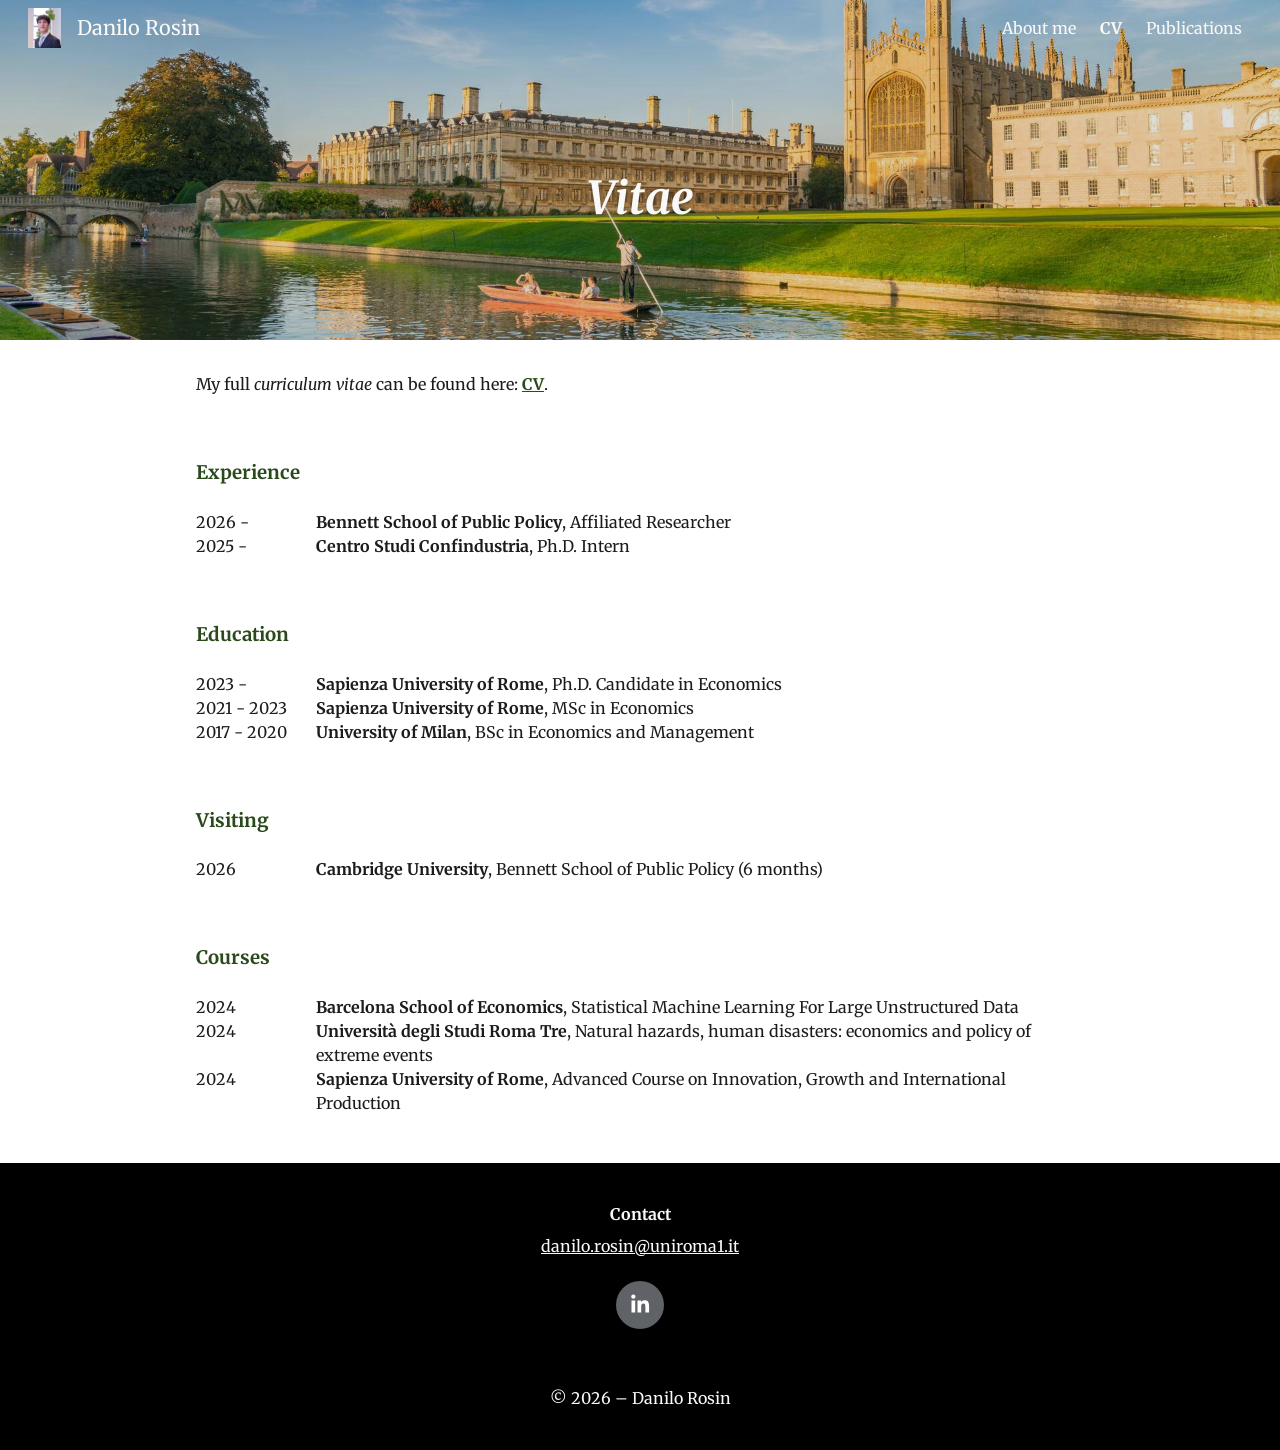
==== cv.html @ 6a3109b5 "Add files via upload Nuovo sito" ====
<!doctype html>
<html lang="en">
<head>
  <meta charset="utf-8">
  <meta name="viewport" content="width=device-width, initial-scale=1">
  <title>Danilo Rosin - CV</title>
  <meta name="description" content="Curriculum vitae of Danilo Rosin">
  <meta property="og:title" content="Danilo Rosin - CV">
  <meta property="og:image" content="images/avatar.jpg">
  <link rel="icon" href="images/avatar.jpg">
  <link rel="preconnect" href="https://fonts.googleapis.com">
  <link rel="preconnect" href="https://fonts.gstatic.com" crossorigin>
  <link href="https://fonts.googleapis.com/css2?family=Inter:ital,wght@0,400;0,700;1,400;1,700&family=Merriweather:ital,wght@0,400;0,700;1,400;1,700&display=swap" rel="stylesheet">
  <link rel="stylesheet" href="style.css">
</head>
<body>

  <header class="site-header">
    <a class="brand" href="index.html">
      <img src="images/avatar.jpg" alt="">
      <span>Danilo Rosin</span>
    </a>
    <button class="menu-toggle" aria-label="Menu" aria-expanded="false">
      <svg viewBox="0 0 24 24" fill="currentColor" aria-hidden="true"><path d="M3 6h18v2H3zm0 5h18v2H3zm0 5h18v2H3z"/></svg>
    </button>
    <nav class="site-nav" aria-label="Main">
      <ul>
        <li><a href="index.html">About me</a></li>
        <li><a href="cv.html" aria-current="page">CV</a></li>
        <li><a href="publications.html">Publications</a></li>
      </ul>
    </nav>
  </header>

  <section class="banner banner--cv">
    <h1><em>Vitae</em></h1>
  </section>

  <main>
    <p class="lead">My full <em>curriculum vitae</em> can be found here: <a href="https://danilorosin.github.io/CV/">CV</a>.</p>

    <h2 class="section-title">Experience</h2>
    <ul class="entries">
      <li><span class="when">2026 -</span><span><strong>Bennett School of Public Policy</strong>, Affiliated Researcher</span></li>
      <li><span class="when">2025 -</span><span><strong>Centro Studi Confindustria</strong>, Ph.D. Intern</span></li>
    </ul>

    <h2 class="section-title">Education</h2>
    <ul class="entries">
      <li><span class="when">2023 -</span><span><strong>Sapienza University of Rome</strong>, Ph.D. Candidate in Economics</span></li>
      <li><span class="when">2021 - 2023</span><span><strong>Sapienza University of Rome</strong>, MSc in Economics</span></li>
      <li><span class="when">2017 - 2020</span><span><strong>University of Milan</strong>, BSc in Economics and Management</span></li>
    </ul>

    <h2 class="section-title">Visiting</h2>
    <ul class="entries">
      <li><span class="when">2026</span><span><strong>Cambridge University</strong>, Bennett School of Public Policy (6 months)</span></li>
    </ul>

    <h2 class="section-title">Courses</h2>
    <ul class="entries">
      <li><span class="when">2024</span><span><strong>Barcelona School of Economics</strong>, Statistical Machine Learning For Large Unstructured Data</span></li>
      <li><span class="when">2024</span><span><strong>Università degli Studi Roma Tre</strong>, Natural hazards, human disasters: economics and policy of extreme events</span></li>
      <li><span class="when">2024</span><span><strong>Sapienza University of Rome</strong>, Advanced Course on Innovation, Growth and International Production</span></li>
    </ul>
  </main>

  <footer class="site-footer">
    <p class="contact-label">Contact</p>
    <p class="email"><a href="mailto:danilo.rosin@uniroma1.it">danilo.rosin@uniroma1.it</a></p>
    <a class="social" href="https://www.linkedin.com/in/danilo-rosin/" target="_blank" rel="noopener" aria-label="LinkedIn">
      <svg viewBox="0 0 48 48" aria-hidden="true"><path fill="#fff" d="M15.5 19.5h3.7v12h-3.7zm1.85-6a2.15 2.15 0 1 1 0 4.3 2.15 2.15 0 0 1 0-4.3zM21.5 19.5h3.55v1.64h.05c.5-.94 1.71-1.94 3.52-1.94 3.76 0 4.45 2.48 4.45 5.69V31.5h-3.7v-5.83c0-1.39-.03-3.18-1.94-3.18-1.94 0-2.24 1.52-2.24 3.08v5.93H21.5z"/></svg>
    </a>
    <p class="copyright">© 2026 – Danilo Rosin</p>
  </footer>

  <script src="script.js"></script>
</body>
</html>
---- style.css ----
/* =========================================================
   Danilo Rosin — personal website
   Replica of the former Google Sites layout
   ========================================================= */

:root {
  --green: #2b4a1c;       /* headings, sidebar, links */
  --text: #1c1c1c;        /* body text */
  --muted: #434343;       /* sidebar name */
  --white: #f9f9f9;       /* text over banners and footer */
  --header-bg: rgba(32, 33, 36, 0.75);
  --footer-bg: #000;
  --serif: "Merriweather", Georgia, serif;
  --sans: "Inter", Arial, sans-serif;
  --gutter: 56px;
  --max: 1000px;
}

*, *::before, *::after { box-sizing: border-box; }

html { scroll-behavior: smooth; }

body {
  margin: 0;
  background: #fff;
  color: var(--text);
  font-family: var(--serif);
  font-size: 16px;
  line-height: 24px;
  -webkit-font-smoothing: antialiased;
}

a { color: inherit; }

img { display: block; max-width: 100%; }

/* ---------- Header ---------- */

.site-header {
  position: fixed;
  inset: 0 0 auto 0;
  z-index: 100;
  height: 56px;
  display: flex;
  align-items: center;
  justify-content: space-between;
  padding: 0 28px;
  background: transparent;
  transition: background-color .25s ease, box-shadow .25s ease;
}

.site-header.scrolled {
  background: var(--header-bg);
  box-shadow: 0 1px 4px rgba(0, 0, 0, .25);
}

.brand {
  display: flex;
  align-items: center;
  gap: 16px;
  color: var(--white);
  text-decoration: none;
  font-size: 20px;
  line-height: 20px;
}

.brand img {
  width: 33px;
  height: 40px;
  object-fit: cover;
}

.site-nav ul {
  display: flex;
  gap: 4px;
  margin: 0;
  padding: 0;
  list-style: none;
}

.site-nav a {
  display: block;
  padding: 8px 10px;
  color: var(--white);
  text-decoration: none;
  font-size: 16px;
  line-height: 24px;
}

.site-nav a:hover { text-decoration: underline; text-underline-offset: 4px; }

.site-nav a[aria-current="page"] { font-weight: 700; }

.menu-toggle {
  display: none;
  background: none;
  border: 0;
  padding: 8px;
  color: var(--white);
  cursor: pointer;
}

.menu-toggle svg { width: 24px; height: 24px; display: block; }

/* ---------- Banner ---------- */

.banner {
  position: relative;
  height: 340px;
  display: flex;
  align-items: center;
  justify-content: center;
  padding: 56px var(--gutter) 0;
  background-size: cover;
  background-position: center;
}

.banner::before {
  content: "";
  position: absolute;
  inset: 0;
  background: rgba(0, 0, 0, .12);
}

.banner h1 {
  position: relative;
  margin: 0;
  color: var(--white);
  font-size: 45.33px;
  line-height: 62.56px;
  font-weight: 700;
  text-align: center;
  text-shadow: 0 1px 6px rgba(0, 0, 0, .25);
}

.banner--home { background-image: url("images/banner-home.jpg"); background-position: center 60%; }
.banner--cv { background-image: url("images/banner-cv.jpg"); }
.banner--publications { background-image: url("images/banner-publications.png"); }

/* ---------- Main content ---------- */

main {
  max-width: var(--max);
  margin: 0 auto;
  padding: 24px var(--gutter) 48px;
}

/* Home: photo column + text column */

.intro {
  display: grid;
  grid-template-columns: 220px minmax(0, 1fr);
  gap: 25px;
}

.profile img {
  width: 100%;
  height: auto;
  aspect-ratio: 156 / 201;
  object-fit: cover;
}

.profile-caption {
  margin: 24px 8px 0;
  font-family: var(--sans);
  font-size: 13.33px;
  line-height: 28.5px;
  font-weight: 700;
  color: var(--green);
}

.profile-caption .name { color: var(--muted); }

.profile-caption p { margin: 0; }

.intro h2 {
  margin: 10px 0 12px;
  font-family: var(--sans);
  font-size: 24px;
  line-height: 21.6px;
  font-weight: 700;
  color: var(--green);
}

.intro .text p {
  margin: 0 0 16px;
  text-align: justify;
  hyphens: none;
}

/* Inner pages */

.lead { margin: 8px 0 0; }

.lead a {
  color: var(--green);
  font-weight: 700;
}

.section-title {
  margin: 64px 0 24px;
  color: var(--green);
  font-size: 18.67px;
  line-height: 25.76px;
  font-weight: 700;
}

.section-title--lg {
  font-size: 21.33px;
  line-height: 29px;
}

/* CV entries: date column + description */

.entries {
  margin: 0;
  padding: 0;
  list-style: none;
}

.entries li {
  display: grid;
  grid-template-columns: 120px 1fr;
}

.entries .when { white-space: nowrap; }

.entries strong { font-weight: 700; }

/* Publications: collapsible item */

.pub {
  border-bottom: 1px solid #aaa;
  margin-top: 40px;
}

.pub summary {
  list-style: none;
  display: flex;
  align-items: center;
  gap: 24px;
  padding: 12px 8px;
  cursor: pointer;
  font-family: var(--sans);
  font-size: 13.33px;
  line-height: 20px;
}

.pub summary::-webkit-details-marker { display: none; }

.pub summary .pub-head { flex: 1; }

.pub-title {
  color: var(--green);
  font-weight: 700;
  font-size: 16px;
}

.pub summary a { color: var(--green); }

.pub .chevron {
  flex: none;
  width: 24px;
  height: 24px;
  color: #5f6368;
  transition: transform .2s ease;
}

.pub[open] .chevron { transform: rotate(180deg); }

.pub-body {
  padding: 0 8px 16px;
  font-family: var(--sans);
  font-size: 13.33px;
  line-height: 20px;
}

.pub-body p { margin: 0 0 8px; }

.pub-body a { color: var(--green); }

/* ---------- Footer ---------- */

.site-footer {
  background: var(--footer-bg);
  color: var(--white);
  text-align: center;
  padding: 40px var(--gutter) 40px;
  line-height: 22px;
}

.site-footer .contact-label {
  margin: 0 0 10px;
  font-weight: 700;
}

.site-footer .email { margin: 0; }

.site-footer a { color: var(--white); }

.social {
  display: inline-block;
  margin: 24px 0 52px;
  width: 48px;
  height: 48px;
  border-radius: 50%;
  background: #5f6368;
  transition: background-color .2s ease;
}

.social:hover { background: #80868b; }

.social svg { width: 48px; height: 48px; display: block; }

.copyright { margin: 0; line-height: 24px; }

/* ---------- Responsive ---------- */

@media (max-width: 760px) {
  :root { --gutter: 16px; }

  .site-header { padding: 0 8px 0 16px; }

  .brand { font-size: 18px; }

  .menu-toggle { display: block; }

  .site-nav {
    position: absolute;
    top: 56px;
    left: 0;
    right: 0;
    display: none;
    background: rgba(32, 33, 36, .95);
  }

  .site-nav.open { display: block; }

  .site-nav ul { flex-direction: column; padding: 8px 0; }

  .site-nav a { padding: 12px 24px; }

  .banner { height: 260px; }

  .banner h1 { font-size: 36px; line-height: 48px; }

  .intro { grid-template-columns: 1fr; }

  .profile { display: flex; gap: 16px; align-items: flex-end; }

  .profile img { width: 130px; flex: none; }

  .profile-caption { margin: 0; }

  .intro .text p { text-align: left; }

  .entries li { grid-template-columns: 96px 1fr; }

  .section-title { margin-top: 48px; }
}
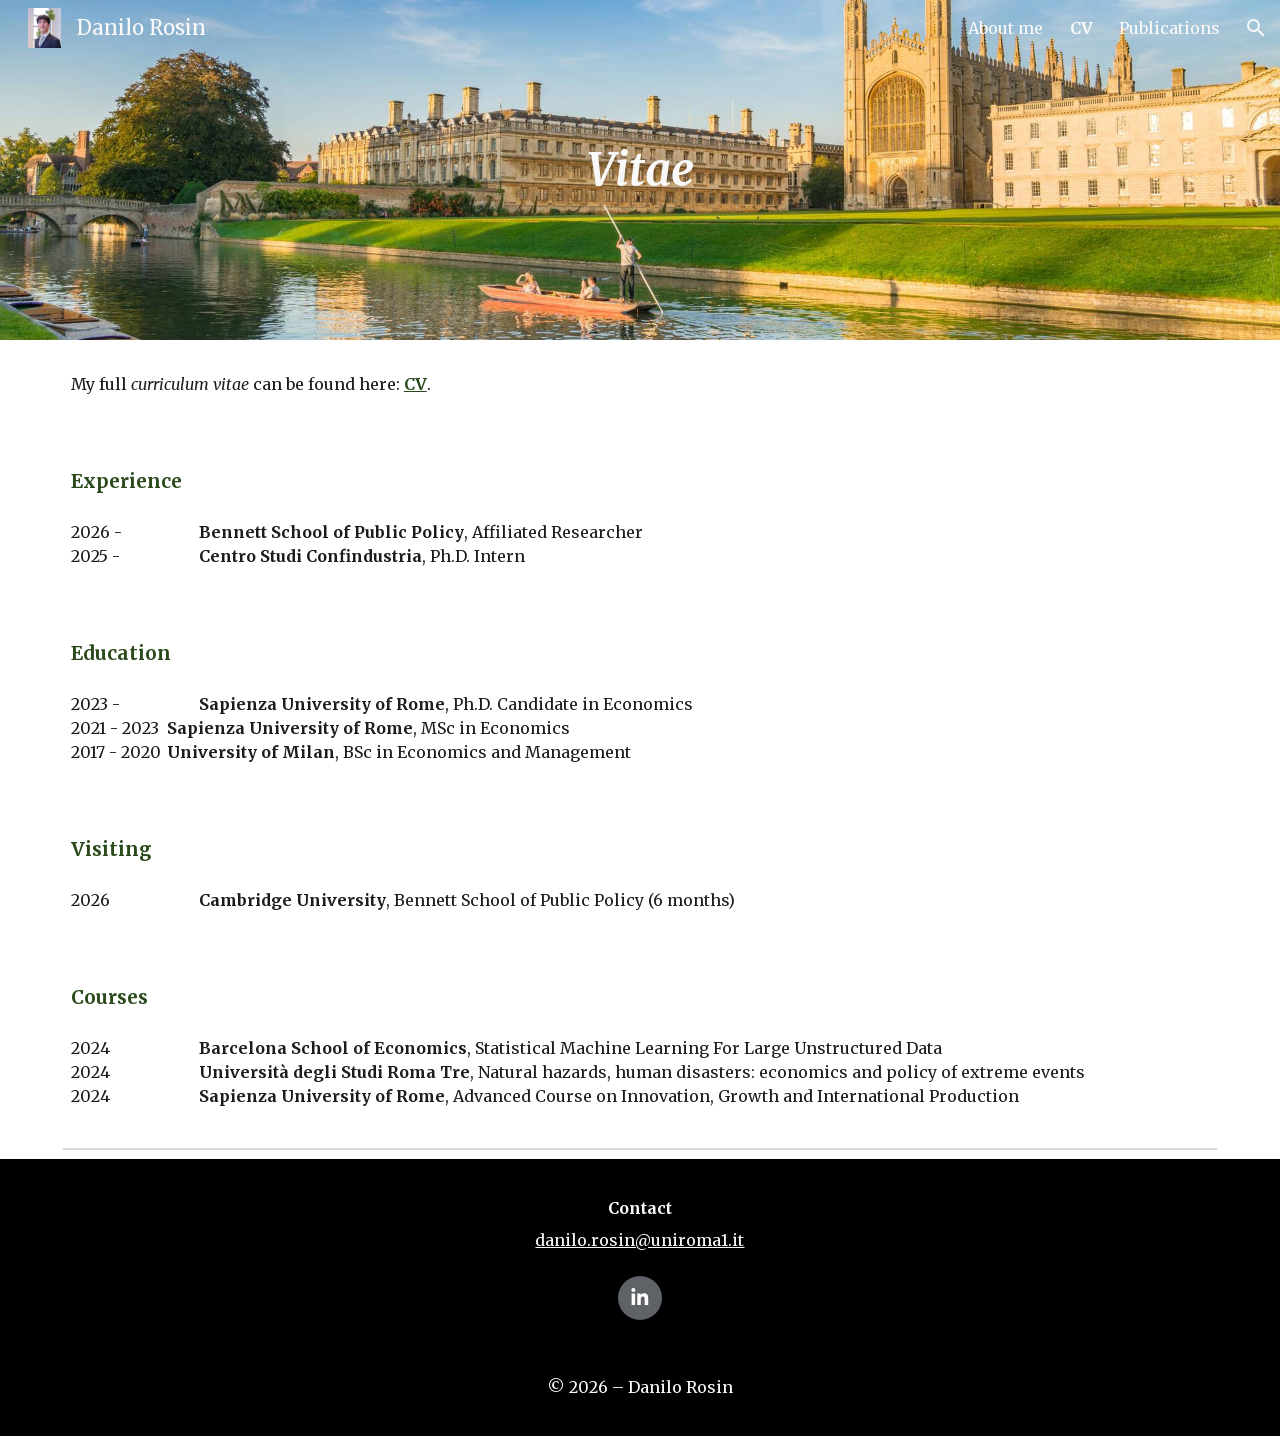
==== commit 321e106f: "Rebuild site on Google Sites measurements: grid, fonts, banners, search Co-Authored-By: Claude Opus " ====
--- a/cv.html
+++ b/cv.html
@@ -6,72 +6,87 @@
   <title>Danilo Rosin - CV</title>
   <meta name="description" content="Curriculum vitae of Danilo Rosin">
   <meta property="og:title" content="Danilo Rosin - CV">
+  <meta property="og:description" content="Curriculum vitae of Danilo Rosin">
   <meta property="og:image" content="images/avatar.jpg">
   <link rel="icon" href="images/avatar.jpg">
-  <link rel="preconnect" href="https://fonts.googleapis.com">
-  <link rel="preconnect" href="https://fonts.gstatic.com" crossorigin>
-  <link href="https://fonts.googleapis.com/css2?family=Inter:ital,wght@0,400;0,700;1,400;1,700&family=Merriweather:ital,wght@0,400;0,700;1,400;1,700&display=swap" rel="stylesheet">
+  <link rel="preload" href="fonts/merriweather.woff2" as="font" type="font/woff2" crossorigin>
   <link rel="stylesheet" href="style.css">
 </head>
 <body>
 
+  <!-- ===== Header (same on every page) ===== -->
   <header class="site-header">
-    <a class="brand" href="index.html">
-      <img src="images/avatar.jpg" alt="">
-      <span>Danilo Rosin</span>
-    </a>
-    <button class="menu-toggle" aria-label="Menu" aria-expanded="false">
-      <svg viewBox="0 0 24 24" fill="currentColor" aria-hidden="true"><path d="M3 6h18v2H3zm0 5h18v2H3zm0 5h18v2H3z"/></svg>
-    </button>
+    <button class="menu-toggle" aria-label="Menu" aria-expanded="false"><svg viewBox="0 0 24 24" aria-hidden="true"><path d="M3 18h18v-2H3v2zm0-5h18v-2H3v2zm0-7v2h18V6H3z"/></svg></button>
+    <a class="brand" href="index.html"><img src="images/avatar.jpg" alt=""><span>Danilo Rosin</span></a>
     <nav class="site-nav" aria-label="Main">
-      <ul>
-        <li><a href="index.html">About me</a></li>
-        <li><a href="cv.html" aria-current="page">CV</a></li>
-        <li><a href="publications.html">Publications</a></li>
-      </ul>
+      <ul><li><a href="index.html">About me</a></li><li><a href="cv.html" aria-current="page">CV</a></li><li><a href="publications.html">Publications</a></li></ul>
     </nav>
+    <button class="icon-btn search-btn" aria-label="Search this site"><svg viewBox="0 0 24 24" aria-hidden="true"><path d="M15.5 14h-.79l-.28-.27A6.47 6.47 0 0 0 16 9.5 6.5 6.5 0 1 0 9.5 16c1.61 0 3.09-.59 4.23-1.57l.27.28v.79l5 4.99L20.49 19l-4.99-5zm-6 0C7.01 14 5 11.99 5 9.5S7.01 5 9.5 5 14 7.01 14 9.5 11.99 14 9.5 14z"/></svg></button>
   </header>
+  <div class="nav-scrim"></div>
+  <div class="search-bar" role="search">
+    <button class="icon-btn search-close" aria-label="Close search"><svg viewBox="0 0 24 24" aria-hidden="true"><path d="M20 11H7.83l5.59-5.59L12 4l-8 8 8 8 1.41-1.41L7.83 13H20v-2z"/></svg></button>
+    <input type="text" placeholder="Search this site" aria-label="Search this site">
+    <button class="icon-btn search-clear" aria-label="Clear search"><svg viewBox="0 0 24 24" aria-hidden="true"><path d="M19 6.41 17.59 5 12 10.59 6.41 5 5 6.41 10.59 12 5 17.59 6.41 19 12 13.41 17.59 19 19 17.59 13.41 12z"/></svg></button>
+  </div>
+  <div class="search-results" aria-live="polite"></div>
 
+  <!-- ===== Banner ===== -->
   <section class="banner banner--cv">
-    <h1><em>Vitae</em></h1>
+    <div class="grid">
+      <div class="col col-12"><div class="tile"><h1><em>Vitae</em></h1></div></div>
+    </div>
   </section>
 
   <main>
-    <p class="lead">My full <em>curriculum vitae</em> can be found here: <a href="https://danilorosin.github.io/CV/">CV</a>.</p>
+    <section class="row">
+      <div class="grid">
+        <div class="col col-12">
+          <div class="tile text">
+            <p>My full <em>curriculum vitae</em> can be found here: <a class="cv-link" href="https://danilorosin.github.io/CV/">CV</a>. </p>
 
-    <h2 class="section-title">Experience</h2>
-    <ul class="entries">
-      <li><span class="when">2026 -</span><span><strong>Bennett School of Public Policy</strong>, Affiliated Researcher</span></li>
-      <li><span class="when">2025 -</span><span><strong>Centro Studi Confindustria</strong>, Ph.D. Intern</span></li>
-    </ul>
+            <h1><span>Experience</span></h1>
+            <!-- One line per entry: date, tab(s), institution in bold, then the role. Lines are separated by <br>. -->
+            <p>2026 -<span class="tab">	</span><span class="tab">	</span><span class="tab">	</span><strong>Bennett School of Public Policy</strong>, Affiliated Researcher<br>
+2025 -<span class="tab">	</span><span class="tab">	</span><span class="tab">	</span><strong>Centro Studi Confindustria</strong>, Ph.D. Intern</p>
 
-    <h2 class="section-title">Education</h2>
-    <ul class="entries">
-      <li><span class="when">2023 -</span><span><strong>Sapienza University of Rome</strong>, Ph.D. Candidate in Economics</span></li>
-      <li><span class="when">2021 - 2023</span><span><strong>Sapienza University of Rome</strong>, MSc in Economics</span></li>
-      <li><span class="when">2017 - 2020</span><span><strong>University of Milan</strong>, BSc in Economics and Management</span></li>
-    </ul>
+            <h1><span>Education</span></h1>
+            <p>2023 - <span class="tab">	</span><span class="tab">	</span><span class="tab">	</span><strong>Sapienza University of Rome</strong>, Ph.D. Candidate in Economics<br>
+2021 - 2023<span class="tab">	</span><strong>Sapienza University of Rome</strong>, MSc in Economics<br>
+2017 - 2020<span class="tab">	</span><strong>University of Milan</strong>, BSc in Economics and Management</p>
 
-    <h2 class="section-title">Visiting</h2>
-    <ul class="entries">
-      <li><span class="when">2026</span><span><strong>Cambridge University</strong>, Bennett School of Public Policy (6 months)</span></li>
-    </ul>
+            <h1><span>Visiting</span></h1>
+            <p>2026<span class="tab">	</span><span class="tab">	</span><span class="tab">	</span><strong>Cambridge University</strong>, Bennett School of Public Policy (6 months)</p>
 
-    <h2 class="section-title">Courses</h2>
-    <ul class="entries">
-      <li><span class="when">2024</span><span><strong>Barcelona School of Economics</strong>, Statistical Machine Learning For Large Unstructured Data</span></li>
-      <li><span class="when">2024</span><span><strong>Università degli Studi Roma Tre</strong>, Natural hazards, human disasters: economics and policy of extreme events</span></li>
-      <li><span class="when">2024</span><span><strong>Sapienza University of Rome</strong>, Advanced Course on Innovation, Growth and International Production</span></li>
-    </ul>
+            <h1><span>Courses</span></h1>
+            <p>2024<span class="tab">	</span><span class="tab">	</span><span class="tab">	</span><strong>Barcelona School of Economics</strong>, Statistical Machine Learning For Large Unstructured Data<br>
+2024<span class="tab">	</span><span class="tab">	</span><span class="tab">	</span><strong>Università degli Studi Roma Tre</strong>, Natural hazards, human disasters: economics and policy of extreme events<br>
+2024<span class="tab">	</span><span class="tab">	</span><span class="tab">	</span><strong>Sapienza University of Rome</strong>, Advanced Course on Innovation, Growth and International Production</p>
+          </div>
+        </div>
+      </div>
+    </section>
+    <div class="divider-row">
+      <div class="grid"><div class="col col-12"><div class="divider"></div></div></div>
+    </div>
   </main>
 
+  <!-- ===== Footer (same on every page) ===== -->
   <footer class="site-footer">
-    <p class="contact-label">Contact</p>
-    <p class="email"><a href="mailto:danilo.rosin@uniroma1.it">danilo.rosin@uniroma1.it</a></p>
-    <a class="social" href="https://www.linkedin.com/in/danilo-rosin/" target="_blank" rel="noopener" aria-label="LinkedIn">
-      <svg viewBox="0 0 48 48" aria-hidden="true"><path fill="#fff" d="M15.5 19.5h3.7v12h-3.7zm1.85-6a2.15 2.15 0 1 1 0 4.3 2.15 2.15 0 0 1 0-4.3zM21.5 19.5h3.55v1.64h.05c.5-.94 1.71-1.94 3.52-1.94 3.76 0 4.45 2.48 4.45 5.69V31.5h-3.7v-5.83c0-1.39-.03-3.18-1.94-3.18-1.94 0-2.24 1.52-2.24 3.08v5.93H21.5z"/></svg>
-    </a>
-    <p class="copyright">© 2026 – Danilo Rosin</p>
+    <div class="grid">
+      <div class="col col-4 offset-4">
+        <div class="foot-contact">
+          <p class="label">Contact</p>
+          <p class="email"><a href="mailto:danilo.rosin@uniroma1.it">danilo.rosin@uniroma1.it</a></p>
+        </div>
+        <div class="foot-social">
+          <a class="social" href="https://www.linkedin.com/in/danilo-rosin/" target="_blank" rel="noopener" aria-label="LinkedIn"><span><svg viewBox="0 0 44 44" aria-hidden="true"><path fill="#fff" d="M13.6 17.6h3.5v11.3h-3.5zm1.75-5.6a2 2 0 1 1 0 4.05 2 2 0 0 1 0-4.05zM19.3 17.6h3.35v1.55h.05c.47-.88 1.61-1.83 3.32-1.83 3.55 0 4.2 2.34 4.2 5.37v6.21h-3.5v-5.5c0-1.31-.02-3-1.83-3-1.83 0-2.11 1.43-2.11 2.91v5.59h-3.48z"/></svg></span></a>
+        </div>
+        <div class="foot-copy">
+          <p>© 2026 – Danilo Rosin</p>
+        </div>
+      </div>
+    </div>
   </footer>
 
   <script src="script.js"></script>
--- a/style.css
+++ b/style.css
@@ -1,180 +1,289 @@
 /* =========================================================
    Danilo Rosin — personal website
-   Replica of the former Google Sites layout
+   Rebuilt on the measurements of the former Google Sites page:
+   12-column grid, same spacing, fonts, line heights and banners.
    ========================================================= */
 
+/* Fonts: the exact files Google Sites loads (Merriweather v33, Inter v20), hosted with the site */
+@font-face { font-family: "Merriweather"; font-style: normal; font-weight: 300 900; font-display: swap; src: url("fonts/merriweather.woff2") format("woff2"); }
+@font-face { font-family: "Merriweather"; font-style: italic; font-weight: 300 900; font-display: swap; src: url("fonts/merriweather-italic.woff2") format("woff2"); }
+@font-face { font-family: "Inter"; font-style: normal; font-weight: 100 900; font-display: swap; src: url("fonts/inter.woff2") format("woff2"); }
+@font-face { font-family: "Inter"; font-style: italic; font-weight: 100 900; font-display: swap; src: url("fonts/inter-italic.woff2") format("woff2"); }
+
 :root {
-  --green: #2b4a1c;       /* headings, sidebar, links */
-  --text: #1c1c1c;        /* body text */
-  --muted: #434343;       /* sidebar name */
-  --white: #f9f9f9;       /* text over banners and footer */
-  --header-bg: rgba(32, 33, 36, 0.75);
-  --footer-bg: #000;
+  --green: #2b4a1c;
+  --text: #1c1c1c;
+  --muted: #434343;
+  --white: #f9f9f9;
+  --header-bg: #434343;
   --serif: "Merriweather", Georgia, serif;
   --sans: "Inter", Arial, sans-serif;
-  --gutter: 56px;
-  --max: 1000px;
 }
 
 *, *::before, *::after { box-sizing: border-box; }
 
-html { scroll-behavior: smooth; }
+html, body { margin: 0; padding: 0; }
 
 body {
-  margin: 0;
   background: #fff;
   color: var(--text);
   font-family: var(--serif);
   font-size: 16px;
   line-height: 24px;
-  -webkit-font-smoothing: antialiased;
 }
 
 a { color: inherit; }
 
-img { display: block; max-width: 100%; }
+img { display: block; }
+
+p, h1, h2 { margin: 0; }
+
+/* Tabs used to align dates in the CV, exactly like the original */
+.tab { white-space: pre; }
+
+/* ---------- Grid (Google Sites: 12 columns, max 1184px, 48px sides) ---------- */
+
+.grid {
+  display: flex;
+  flex-wrap: wrap;
+  width: min(calc(100% - 96px), 1184px);
+  margin: 0 auto;
+}
+
+.col { padding: 0 1.25%; }               /* 15% of one column */
+.col-12 { width: 100%; }
+.col-8  { width: 66.6667%; }
+.col-4  { width: 33.3333%; }
+.col-3  { width: 25%; }
+.offset-4 { margin-left: 33.3333%; }
+
+.tile { padding: 8px; }
 
 /* ---------- Header ---------- */
 
 .site-header {
   position: fixed;
-  inset: 0 0 auto 0;
+  top: 0;
+  left: 0;
+  right: 0;
   z-index: 100;
   height: 56px;
   display: flex;
-  align-items: center;
-  justify-content: space-between;
-  padding: 0 28px;
-  background: transparent;
-  transition: background-color .25s ease, box-shadow .25s ease;
-}
-
-.site-header.scrolled {
+  align-items: flex-start;
+  padding-left: 16px;
+  color: var(--white);
+}
+
+.site-header::before {
+  content: "";
+  position: absolute;
+  inset: 0;
   background: var(--header-bg);
-  box-shadow: 0 1px 4px rgba(0, 0, 0, .25);
+  opacity: 0;
+  transition: opacity .125s;
+  z-index: -1;
+}
+
+.site-header.solid::before { opacity: 1; }
+
+.menu-toggle {
+  display: none;
+  width: 48px;
+  height: 55px;
+  padding: 0;
+  border: 0;
+  background: none;
+  color: var(--white);
+  cursor: pointer;
 }
 
 .brand {
   display: flex;
   align-items: center;
-  gap: 16px;
+  height: 56px;
   color: var(--white);
   text-decoration: none;
+  flex: none;
+}
+
+.brand img {
+  width: 33.4px;
+  height: 40px;
+  margin: 8px 4px 8px 12px;
+  object-fit: cover;
+}
+
+.brand span {
+  margin-left: 11.6px;
   font-size: 20px;
   line-height: 20px;
-}
-
-.brand img {
-  width: 33px;
-  height: 40px;
-  object-fit: cover;
-}
+  white-space: nowrap;
+}
+
+.site-nav { margin-left: auto; }
 
 .site-nav ul {
   display: flex;
-  gap: 4px;
-  margin: 0;
+  gap: 26.5px;
+  margin: 0 12px 0 0;
   padding: 0;
   list-style: none;
 }
 
 .site-nav a {
   display: block;
-  padding: 8px 10px;
+  padding-top: 16px;
   color: var(--white);
   text-decoration: none;
   font-size: 16px;
   line-height: 24px;
 }
 
-.site-nav a:hover { text-decoration: underline; text-underline-offset: 4px; }
+.site-nav a:hover { text-decoration: underline; }
 
 .site-nav a[aria-current="page"] { font-weight: 700; }
 
-.menu-toggle {
+.icon-btn {
+  flex: none;
+  width: 48px;
+  height: 48px;
+  margin-top: 4px;
+  padding: 12px;
+  border: 0;
+  border-radius: 50%;
+  background: none;
+  color: var(--white);
+  cursor: pointer;
+}
+
+.icon-btn:hover { background: rgba(255, 255, 255, .12); }
+
+.icon-btn svg, .menu-toggle svg { display: block; width: 24px; height: 24px; margin: auto; fill: currentColor; }
+
+/* ---------- Search ---------- */
+
+.search-bar {
+  position: fixed;
+  top: 0;
+  left: 0;
+  right: 0;
+  z-index: 200;
+  height: 56px;
   display: none;
-  background: none;
+  align-items: center;
+  gap: 4px;
+  padding: 0 4px;
+  background: #fff;
+  box-shadow: 0 1px 2px rgba(60, 64, 67, .3), 0 2px 6px 2px rgba(60, 64, 67, .15);
+}
+
+.search-open .search-bar { display: flex; }
+
+.search-bar .icon-btn { margin: 0; color: #5f6368; }
+.search-bar .icon-btn:hover { background: rgba(60, 64, 67, .08); }
+
+.search-bar input {
+  flex: 1;
+  min-width: 0;
+  height: 40px;
   border: 0;
-  padding: 8px;
-  color: var(--white);
-  cursor: pointer;
-}
-
-.menu-toggle svg { width: 24px; height: 24px; display: block; }
+  outline: 0;
+  font-family: "Google Sans", Roboto, Arial, sans-serif;
+  font-size: 18px;
+  color: #202124;
+  background: transparent;
+}
+
+.search-results {
+  position: fixed;
+  top: 56px;
+  left: 0;
+  right: 0;
+  bottom: 0;
+  z-index: 199;
+  display: none;
+  overflow-y: auto;
+  background: #fff;
+  padding: 24px max(24px, calc((100% - 1184px) / 2)) 48px;
+  font-family: Roboto, Arial, sans-serif;
+}
+
+.search-open .search-results.has-query { display: block; }
+
+.search-results .count { color: #5f6368; font-size: 14px; margin: 0 0 16px; }
+
+.search-results a.result {
+  display: block;
+  padding: 12px 0;
+  text-decoration: none;
+  border-bottom: 1px solid #e0e0e0;
+}
+
+.search-results .result-title { color: var(--green); font-family: var(--serif); font-size: 18px; line-height: 26px; }
+.search-results .result-snippet { color: #3c4043; font-size: 14px; line-height: 20px; margin-top: 4px; }
+.search-results mark { background: #fde293; color: inherit; }
 
 /* ---------- Banner ---------- */
 
 .banner {
-  position: relative;
   height: 340px;
+  padding: 56px 0;
   display: flex;
   align-items: center;
-  justify-content: center;
-  padding: 56px var(--gutter) 0;
   background-size: cover;
-  background-position: center;
-}
-
-.banner::before {
-  content: "";
-  position: absolute;
-  inset: 0;
-  background: rgba(0, 0, 0, .12);
+  background-position: 50% 50%;
 }
 
 .banner h1 {
-  position: relative;
-  margin: 0;
-  color: var(--white);
-  font-size: 45.33px;
+  color: var(--white);
+  font-size: 45.3333px;
   line-height: 62.56px;
   font-weight: 700;
   text-align: center;
-  text-shadow: 0 1px 6px rgba(0, 0, 0, .25);
-}
-
-.banner--home { background-image: url("images/banner-home.jpg"); background-position: center 60%; }
+}
+
+.banner--home h1 { line-height: 54.4px; }
+
+.banner--home { background-image: url("images/banner-home.jpg"); }
 .banner--cv { background-image: url("images/banner-cv.jpg"); }
 .banner--publications { background-image: url("images/banner-publications.png"); }
 
-/* ---------- Main content ---------- */
-
-main {
-  max-width: var(--max);
-  margin: 0 auto;
-  padding: 24px var(--gutter) 48px;
-}
-
-/* Home: photo column + text column */
-
-.intro {
-  display: grid;
-  grid-template-columns: 220px minmax(0, 1fr);
-  gap: 25px;
-}
-
-.profile img {
-  width: 100%;
-  height: auto;
-  aspect-ratio: 156 / 201;
-  object-fit: cover;
-}
-
-.profile-caption {
-  margin: 24px 8px 0;
+/* ---------- Content rows ---------- */
+
+.row { padding: 24px 0; }
+
+/* Text: paragraphs and headings as Google Sites stacks them */
+.text p + p,
+.text h2 + p,
+.text h1 + p { margin-top: 16px; }
+
+.text h1:not(:first-child) { margin-top: 45.3333px; }
+
+.text.justify p { text-align: justify; }
+
+/* Home: photo and caption */
+.photo { width: 100%; height: auto; }
+
+.caption { padding: 14px 8px; }
+
+.caption h2,
+.text h2 {
+  font-size: 32px;
+  line-height: 28.8px;
+  font-weight: 700;
+}
+
+.caption span {
   font-family: var(--sans);
-  font-size: 13.33px;
-  line-height: 28.5px;
+  font-size: 13.3333px;
+  line-height: 12px;
   font-weight: 700;
   color: var(--green);
 }
 
-.profile-caption .name { color: var(--muted); }
-
-.profile-caption p { margin: 0; }
-
-.intro h2 {
-  margin: 10px 0 12px;
+.caption .name { color: var(--muted); }
+
+.text h2 span {
   font-family: var(--sans);
   font-size: 24px;
   line-height: 21.6px;
@@ -182,179 +291,182 @@
   color: var(--green);
 }
 
-.intro .text p {
-  margin: 0 0 16px;
-  text-align: justify;
-  hyphens: none;
-}
-
-/* Inner pages */
-
-.lead { margin: 8px 0 0; }
-
-.lead a {
+.text a.plain { color: #000; }
+
+/* Section headings in CV / Publications (span inside a large H1 line) */
+.text h1 {
+  font-size: 45.3333px;
+  line-height: 62.56px;
+  font-weight: 700;
   color: var(--green);
-  font-weight: 700;
-}
-
-.section-title {
-  margin: 64px 0 24px;
-  color: var(--green);
-  font-size: 18.67px;
-  line-height: 25.76px;
-  font-weight: 700;
-}
-
-.section-title--lg {
-  font-size: 21.33px;
-  line-height: 29px;
-}
-
-/* CV entries: date column + description */
-
-.entries {
-  margin: 0;
-  padding: 0;
-  list-style: none;
-}
-
-.entries li {
-  display: grid;
-  grid-template-columns: 120px 1fr;
-}
-
-.entries .when { white-space: nowrap; }
-
-.entries strong { font-weight: 700; }
+}
+
+.text h1 span { font-size: 18.6667px; line-height: 25.76px; }
+.text h1.lg span { font-size: 21.3333px; line-height: 29.44px; }
+
+.text .cv-link { color: var(--green); font-weight: 700; }
 
 /* Publications: collapsible item */
-
-.pub {
-  border-bottom: 1px solid #aaa;
-  margin-top: 40px;
-}
-
-.pub summary {
-  list-style: none;
-  display: flex;
-  align-items: center;
-  gap: 24px;
-  padding: 12px 8px;
+.pub-item { border-bottom: 1px solid #5e5e5e; }
+
+.pub-head {
+  position: relative;
+  padding: 14px 48px 14px 8px;
+  font-family: var(--sans);
   cursor: pointer;
-  font-family: var(--sans);
-  font-size: 13.33px;
-  line-height: 20px;
-}
-
-.pub summary::-webkit-details-marker { display: none; }
-
-.pub summary .pub-head { flex: 1; }
-
-.pub-title {
-  color: var(--green);
-  font-weight: 700;
-  font-size: 16px;
-}
-
-.pub summary a { color: var(--green); }
-
-.pub .chevron {
-  flex: none;
+}
+
+.pub-head a { color: var(--green); }
+
+.pub-title { font-weight: 700; }
+
+.pub-toggle {
+  position: absolute;
+  top: 11px;
+  right: 12px;
   width: 24px;
   height: 24px;
-  color: #5f6368;
-  transition: transform .2s ease;
-}
-
-.pub[open] .chevron { transform: rotate(180deg); }
+  padding: 0;
+  border: 0;
+  background: none;
+  color: rgba(0, 0, 0, .54);
+  cursor: pointer;
+}
+
+.pub-toggle svg { display: block; width: 24px; height: 24px; fill: currentColor; transition: transform .2s; }
+
+.pub.open .pub-toggle svg { transform: rotate(180deg); }
 
 .pub-body {
-  padding: 0 8px 16px;
-  font-family: var(--sans);
-  font-size: 13.33px;
-  line-height: 20px;
-}
-
-.pub-body p { margin: 0 0 8px; }
+  display: none;
+  padding: 14px 8px;
+}
+
+.pub.open .pub-body { display: block; }
+
+.pub-body p span { font-family: var(--sans); font-size: 13.3333px; }
 
 .pub-body a { color: var(--green); }
 
+/* Divider above the footer on the CV page */
+.divider-row { height: 19px; }
+.divider { height: 2px; margin-top: 8px; background: rgba(0, 0, 0, .15); }
+
 /* ---------- Footer ---------- */
 
 .site-footer {
-  background: var(--footer-bg);
+  background: #000;
   color: var(--white);
   text-align: center;
-  padding: 40px var(--gutter) 40px;
-  line-height: 22px;
-}
-
-.site-footer .contact-label {
-  margin: 0 0 10px;
-  font-weight: 700;
-}
-
-.site-footer .email { margin: 0; }
+  padding: 24px 0;
+}
 
 .site-footer a { color: var(--white); }
 
+.foot-contact { padding: 14px 8px; line-height: 22.08px; }
+.foot-contact .label { font-weight: 700; }
+.foot-contact .email { margin-top: 10.66px; }
+
+.foot-social { height: 66px; padding-top: 9px; }
+
 .social {
-  display: inline-block;
-  margin: 24px 0 52px;
+  display: block;
   width: 48px;
   height: 48px;
+  margin: 0 auto;
+  padding: 2px;
+  border-radius: 50%;
+}
+
+.social span {
+  display: block;
+  width: 44px;
+  height: 44px;
   border-radius: 50%;
   background: #5f6368;
-  transition: background-color .2s ease;
-}
-
-.social:hover { background: #80868b; }
-
-.social svg { width: 48px; height: 48px; display: block; }
-
-.copyright { margin: 0; line-height: 24px; }
-
-/* ---------- Responsive ---------- */
-
-@media (max-width: 760px) {
-  :root { --gutter: 16px; }
-
-  .site-header { padding: 0 8px 0 16px; }
-
-  .brand { font-size: 18px; }
-
+}
+
+.social:hover span { background: #80868b; }
+
+.social svg { display: block; width: 44px; height: 44px; }
+
+.foot-copy { padding: 44px 8px 13.16px; }
+
+/* ---------- Mobile (Google Sites switches at 767px) ---------- */
+
+@media (max-width: 767px) {
+  .grid { width: calc(100% - 10px); }
+
+  .col, .col-3, .col-4, .col-8, .col-12 {
+    width: 100%;
+    margin-left: 0;
+    padding: 24px 3.75%;
+  }
+
+  .banner .col { padding-top: 0; padding-bottom: 0; }
+
+  .row { padding: 0; }
+
+  .home-photo-col { width: 50%; margin: 0 auto; }
+
+  .banner h1 { font-size: 40px; line-height: 48px; }
+  .banner--home h1 { line-height: 48px; }
+
+  .site-header { padding-left: 0; }
   .menu-toggle { display: block; }
+  .brand { margin-left: -12px; }
+  .brand span { font-size: 18.6667px; }
 
   .site-nav {
-    position: absolute;
-    top: 56px;
+    position: fixed;
+    top: 0;
     left: 0;
-    right: 0;
+    bottom: 0;
+    z-index: 300;
+    width: 280px;
+    max-width: 85%;
+    margin: 0;
+    padding-top: 8px;
+    background: #fff;
+    box-shadow: 0 8px 10px 1px rgba(0,0,0,.14), 0 3px 14px 2px rgba(0,0,0,.12);
+    transform: translateX(-105%);
+    transition: transform .2s ease;
+  }
+
+  .nav-open .site-nav { transform: none; }
+
+  .site-nav ul { flex-direction: column; gap: 0; margin: 0; }
+
+  .site-nav a {
+    padding: 12px 24px;
+    color: #202124;
+    font-size: 16px;
+  }
+
+  .site-nav a[aria-current="page"] { color: var(--green); background: rgba(43, 74, 28, .08); }
+
+  .nav-scrim {
+    position: fixed;
+    inset: 0;
+    z-index: 99;
+    background: rgba(0, 0, 0, .4);
     display: none;
-    background: rgba(32, 33, 36, .95);
   }
 
-  .site-nav.open { display: block; }
-
-  .site-nav ul { flex-direction: column; padding: 8px 0; }
-
-  .site-nav a { padding: 12px 24px; }
-
-  .banner { height: 260px; }
-
-  .banner h1 { font-size: 36px; line-height: 48px; }
-
-  .intro { grid-template-columns: 1fr; }
-
-  .profile { display: flex; gap: 16px; align-items: flex-end; }
-
-  .profile img { width: 130px; flex: none; }
-
-  .profile-caption { margin: 0; }
-
-  .intro .text p { text-align: left; }
-
-  .entries li { grid-template-columns: 96px 1fr; }
-
-  .section-title { margin-top: 48px; }
-}
+  .nav-open .nav-scrim { display: block; }
+
+  .icon-btn.search-btn { margin-left: auto; }
+
+  .caption h2, .text h2 { font-size: 26.6667px; line-height: 24px; }
+
+  .site-footer { padding: 0; }
+  .site-footer .col { padding-top: 24px; padding-bottom: 24px; }
+}
+
+@media (max-width: 479px) {
+  .home-photo-col { width: 75%; }
+  .banner { height: 250px; }
+  .banner h1 { font-size: 33.3333px; line-height: 40px; }
+  .banner--home h1 { line-height: 40px; }
+  .brand span { display: none; }
+}
